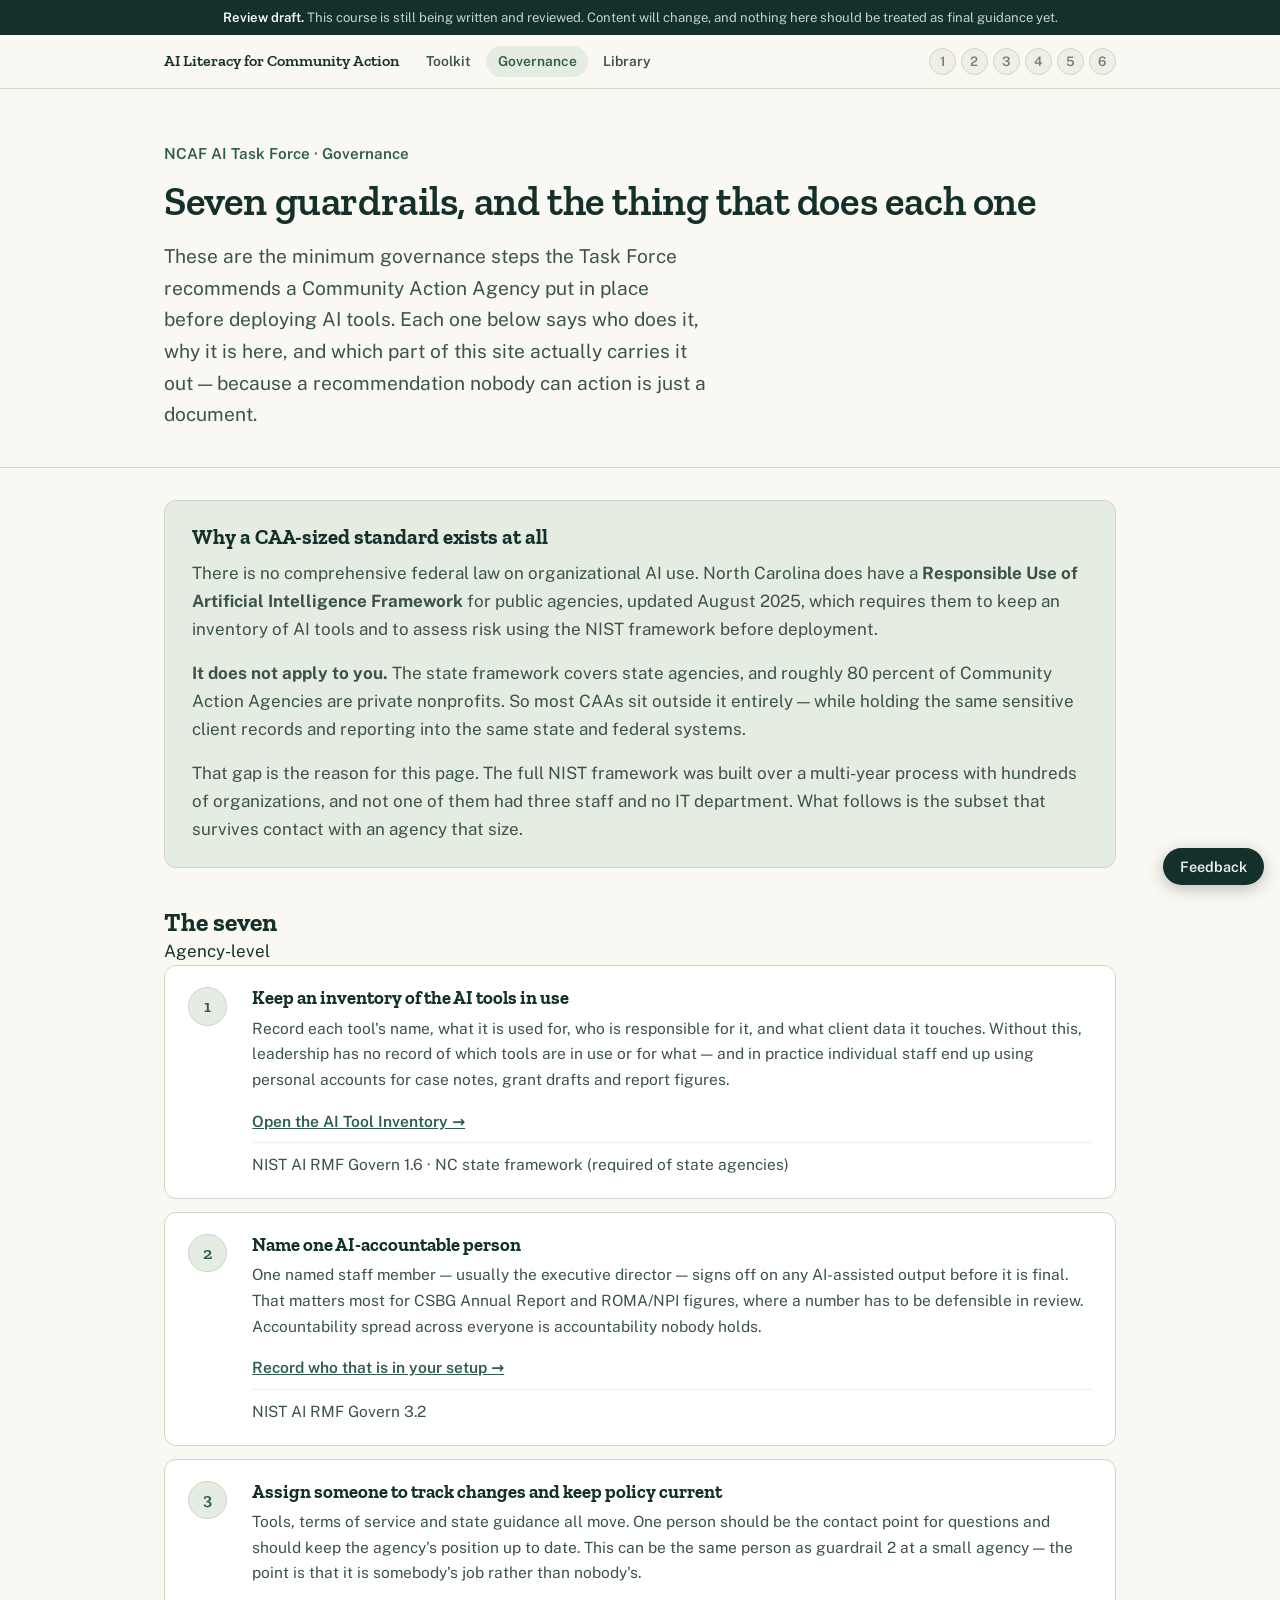
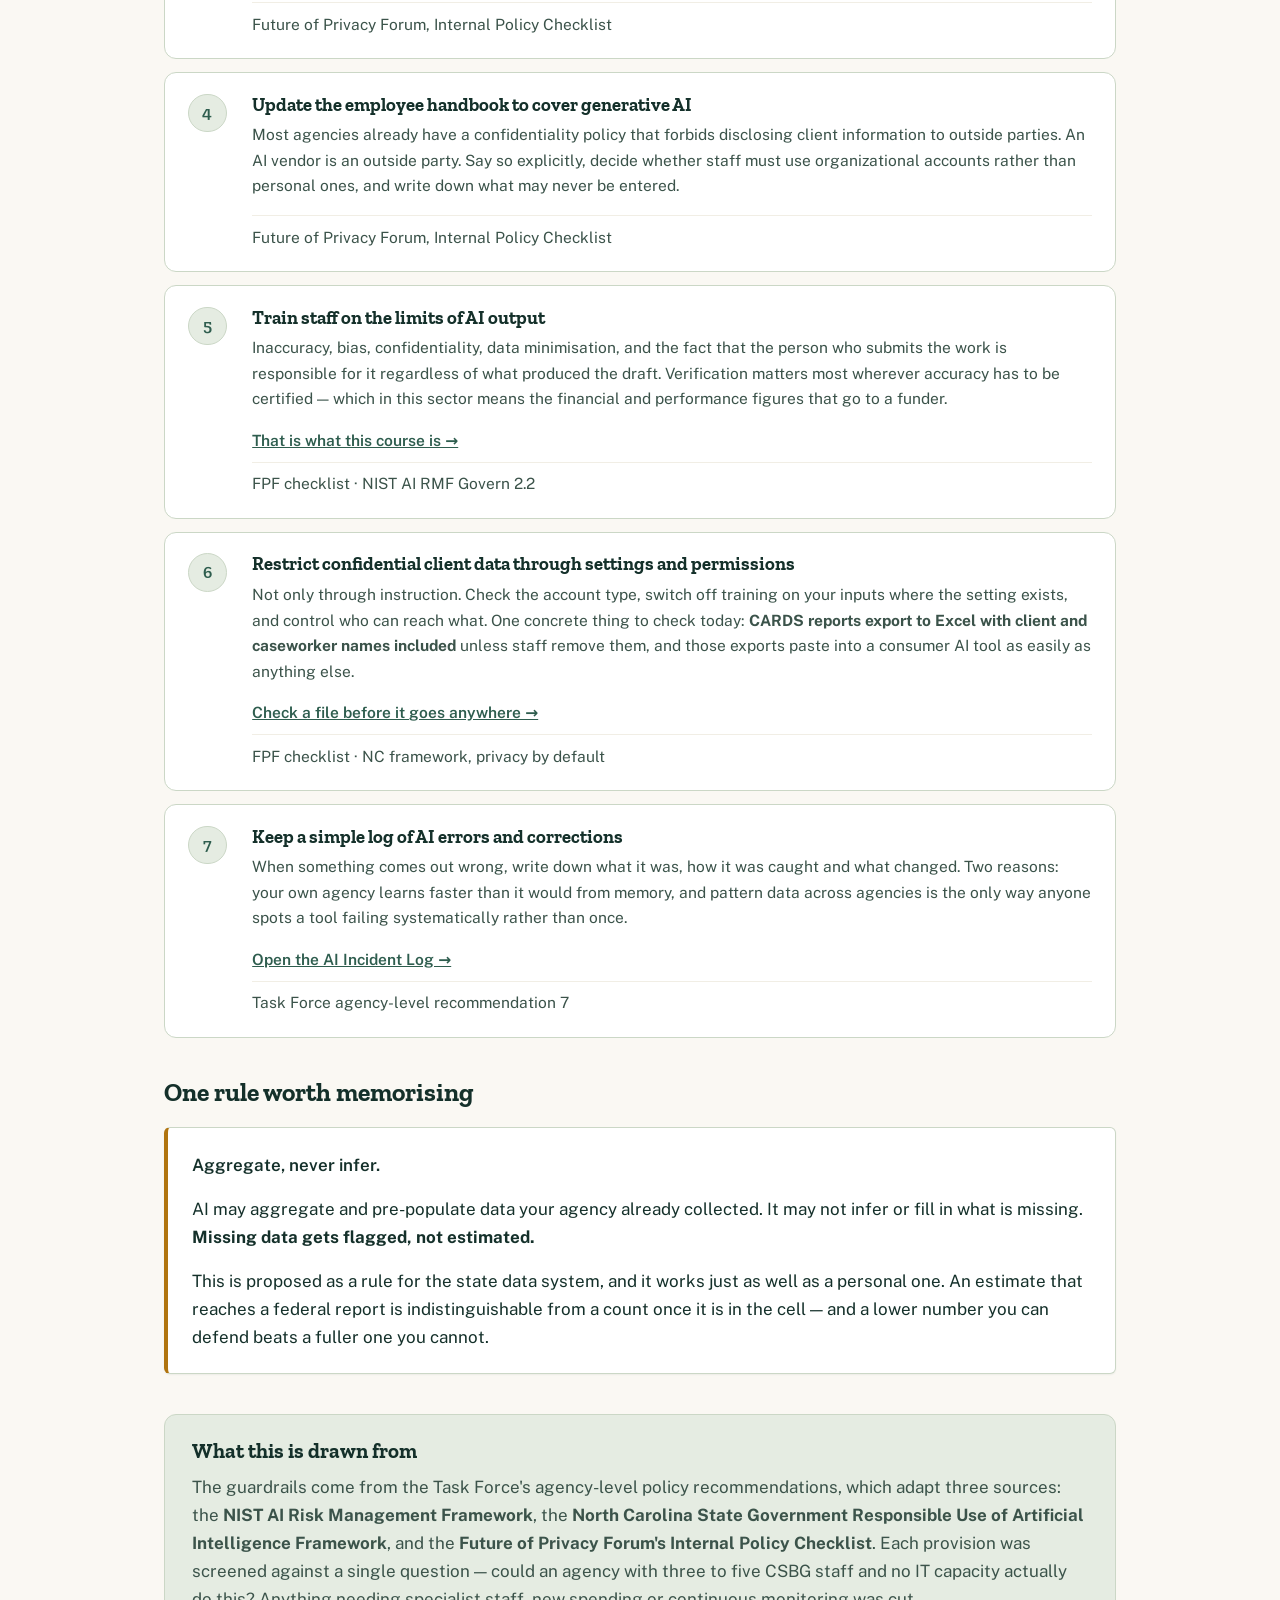
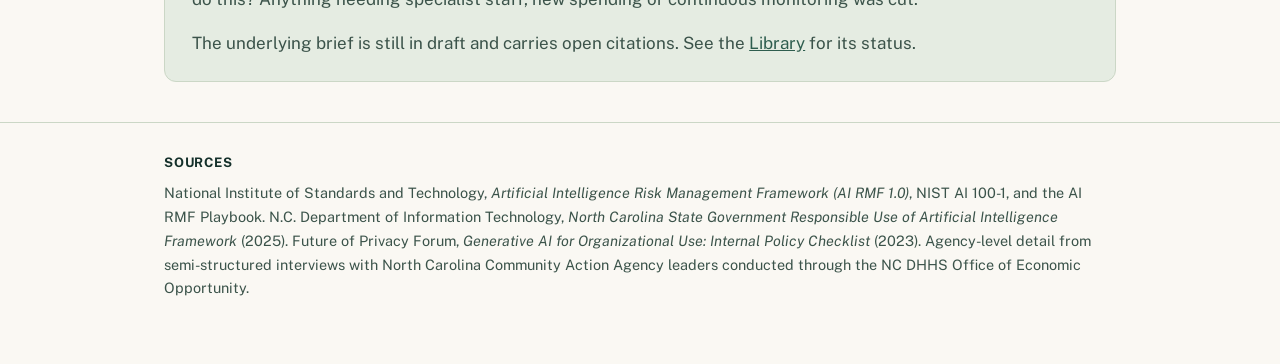
==== src/governance.html @ a1457a3b "Align the platform with the agency policy recommendations The policy brief sets seven agency-level g" ====
<!doctype html>
<html lang="en">
<head>
<meta charset="utf-8">
<meta name="viewport" content="width=device-width, initial-scale=1">
<title>Governance Guardrails</title>
<meta name="description" content="Seven minimum guardrails a Community Action Agency can put in place before deploying AI tools — each with the thing that implements it.">
<link rel="preconnect" href="https://fonts.googleapis.com">
<link rel="preconnect" href="https://fonts.gstatic.com" crossorigin>
<link rel="stylesheet" href="https://fonts.googleapis.com/css2?family=Public+Sans:ital,wght@0,400;0,600;0,700;1,400&family=Zilla+Slab:wght@500;600;700&display=swap">
<link rel="stylesheet" href="assets/course.css">
</head>
<body>

<div class="sticky-head">
  <div class="topbar" data-topbar></div>
</div>

<header class="hero">
  <div class="wrap-wide">
    <p class="kicker">NCAF AI Task Force &middot; Governance</p>
    <h1>Seven guardrails, and the thing that does each one</h1>
    <p class="lede">
      These are the minimum governance steps the Task Force recommends a Community Action Agency
      put in place before deploying AI tools. Each one below says who does it, why it is here, and
      which part of this site actually carries it out &mdash; because a recommendation nobody can
      action is just a document.
    </p>
  </div>
</header>

<main class="wrap-wide">

  <div class="callout" style="margin-top:2rem">
    <h2>Why a CAA-sized standard exists at all</h2>
    <p>
      There is no comprehensive federal law on organizational AI use. North Carolina does have a
      <strong>Responsible Use of Artificial Intelligence Framework</strong> for public agencies,
      updated August 2025, which requires them to keep an inventory of AI tools and to assess risk
      using the NIST framework before deployment.
    </p>
    <p>
      <strong>It does not apply to you.</strong> The state framework covers state agencies, and
      roughly 80 percent of Community Action Agencies are private nonprofits. So most CAAs sit
      outside it entirely &mdash; while holding the same sensitive client records and reporting into
      the same state and federal systems.
    </p>
    <p style="margin-bottom:0">
      That gap is the reason for this page. The full NIST framework was built over a multi-year
      process with hundreds of organizations, and not one of them had three staff and no IT
      department. What follows is the subset that survives contact with an agency that size.
    </p>
  </div>

  <div class="sec-head"><h2>The seven</h2><span class="note">Agency-level</span></div>

  <div class="guard-list">

    <article class="guard" id="g1">
      <div class="guard-n">1</div>
      <div class="guard-body">
        <h3>Keep an inventory of the AI tools in use</h3>
        <p>
          Record each tool's name, what it is used for, who is responsible for it, and what client
          data it touches. Without this, leadership has no record of which tools are in use or for
          what &mdash; and in practice individual staff end up using personal accounts for case
          notes, grant drafts and report figures.
        </p>
        <p class="guard-do">
          <a href="tools.html#inventory">Open the AI Tool Inventory &rarr;</a>
        </p>
        <p class="guard-src">NIST AI RMF Govern 1.6 &middot; NC state framework (required of state agencies)</p>
      </div>
    </article>

    <article class="guard" id="g2">
      <div class="guard-n">2</div>
      <div class="guard-body">
        <h3>Name one AI-accountable person</h3>
        <p>
          One named staff member &mdash; usually the executive director &mdash; signs off on any
          AI-assisted output before it is final. That matters most for CSBG Annual Report and
          ROMA/NPI figures, where a number has to be defensible in review. Accountability spread
          across everyone is accountability nobody holds.
        </p>
        <p class="guard-do">
          <a href="setup.html">Record who that is in your setup &rarr;</a>
          <span class="guard-state" id="accState"></span>
        </p>
        <p class="guard-src">NIST AI RMF Govern 3.2</p>
      </div>
    </article>

    <article class="guard" id="g3">
      <div class="guard-n">3</div>
      <div class="guard-body">
        <h3>Assign someone to track changes and keep policy current</h3>
        <p>
          Tools, terms of service and state guidance all move. One person should be the contact
          point for questions and should keep the agency's position up to date. This can be the same
          person as guardrail 2 at a small agency &mdash; the point is that it is somebody's job
          rather than nobody's.
        </p>
        <p class="guard-src">Future of Privacy Forum, Internal Policy Checklist</p>
      </div>
    </article>

    <article class="guard" id="g4">
      <div class="guard-n">4</div>
      <div class="guard-body">
        <h3>Update the employee handbook to cover generative AI</h3>
        <p>
          Most agencies already have a confidentiality policy that forbids disclosing client
          information to outside parties. An AI vendor is an outside party. Say so explicitly, decide
          whether staff must use organizational accounts rather than personal ones, and write down
          what may never be entered.
        </p>
        <p class="guard-src">Future of Privacy Forum, Internal Policy Checklist</p>
      </div>
    </article>

    <article class="guard" id="g5">
      <div class="guard-n">5</div>
      <div class="guard-body">
        <h3>Train staff on the limits of AI output</h3>
        <p>
          Inaccuracy, bias, confidentiality, data minimisation, and the fact that the person who
          submits the work is responsible for it regardless of what produced the draft. Verification
          matters most wherever accuracy has to be certified &mdash; which in this sector means the
          financial and performance figures that go to a funder.
        </p>
        <p class="guard-do">
          <a href="index.html">That is what this course is &rarr;</a>
          <span class="guard-state" id="courseState"></span>
        </p>
        <p class="guard-src">FPF checklist &middot; NIST AI RMF Govern 2.2</p>
      </div>
    </article>

    <article class="guard" id="g6">
      <div class="guard-n">6</div>
      <div class="guard-body">
        <h3>Restrict confidential client data through settings and permissions</h3>
        <p>
          Not only through instruction. Check the account type, switch off training on your inputs
          where the setting exists, and control who can reach what. One concrete thing to check
          today: <strong>CARDS reports export to Excel with client and caseworker names
          included</strong> unless staff remove them, and those exports paste into a consumer AI
          tool as easily as anything else.
        </p>
        <p class="guard-do">
          <a href="tools.html#redaction">Check a file before it goes anywhere &rarr;</a>
        </p>
        <p class="guard-src">FPF checklist &middot; NC framework, privacy by default</p>
      </div>
    </article>

    <article class="guard" id="g7">
      <div class="guard-n">7</div>
      <div class="guard-body">
        <h3>Keep a simple log of AI errors and corrections</h3>
        <p>
          When something comes out wrong, write down what it was, how it was caught and what
          changed. Two reasons: your own agency learns faster than it would from memory, and pattern
          data across agencies is the only way anyone spots a tool failing systematically rather
          than once.
        </p>
        <p class="guard-do">
          <a href="tools.html#incidents">Open the AI Incident Log &rarr;</a>
        </p>
        <p class="guard-src">Task Force agency-level recommendation 7</p>
      </div>
    </article>

  </div>

  <div class="sec-head"><h2>One rule worth memorising</h2></div>
  <div class="model-card" style="margin-bottom:2rem">
    <p>Aggregate, never infer.</p>
    <p>
      AI may aggregate and pre-populate data your agency already collected. It may not infer or fill
      in what is missing. <strong>Missing data gets flagged, not estimated.</strong>
    </p>
    <p style="margin-bottom:0">
      This is proposed as a rule for the state data system, and it works just as well as a personal
      one. An estimate that reaches a federal report is indistinguishable from a count once it is in
      the cell &mdash; and a lower number you can defend beats a fuller one you cannot.
    </p>
  </div>

  <div class="callout">
    <h2>What this is drawn from</h2>
    <p>
      The guardrails come from the Task Force's agency-level policy recommendations, which adapt
      three sources: the <strong>NIST AI Risk Management Framework</strong>, the
      <strong>North Carolina State Government Responsible Use of Artificial Intelligence
      Framework</strong>, and the <strong>Future of Privacy Forum's Internal Policy
      Checklist</strong>. Each provision was screened against a single question &mdash; could an
      agency with three to five CSBG staff and no IT capacity actually do this? Anything needing
      specialist staff, new spending or continuous monitoring was cut.
    </p>
    <p style="margin-bottom:0">
      The underlying brief is still in draft and carries open citations. See the
      <a href="library.html">Library</a> for its status.
    </p>
  </div>

</main>

<footer class="attrib">
  <div class="wrap-wide">
    <h4>Sources</h4>
    <p>
      National Institute of Standards and Technology, <em>Artificial Intelligence Risk Management
      Framework (AI RMF 1.0)</em>, NIST AI 100-1, and the AI RMF Playbook. N.C. Department of
      Information Technology, <em>North Carolina State Government Responsible Use of Artificial
      Intelligence Framework</em> (2025). Future of Privacy Forum, <em>Generative AI for
      Organizational Use: Internal Policy Checklist</em> (2023). Agency-level detail from
      semi-structured interviews with North Carolina Community Action Agency leaders conducted
      through the NC DHHS Office of Economic Opportunity.
    </p>
  </div>
</footer>

<script src="assets/config.js"></script>
<script src="assets/draft-banner.js"></script>
<script src="assets/profile.js"></script>
<script src="assets/course.js"></script>
<script src="assets/feedback.js" defer></script>
<script>
document.addEventListener("DOMContentLoaded", function () {
  var P = window.Tailor ? Tailor.profile : null;
  var who = P && P.people && P.people.accountable;
  document.getElementById("accState").textContent = who ? "✓ " + who : "";

  var prog = window.NCAF_progress ? window.NCAF_progress() : {};
  var mods = window.NCAF_MODULES || [];
  var done = mods.filter(function (m) { return prog["m" + m.n] && prog["m" + m.n].complete; }).length;
  document.getElementById("courseState").textContent =
    done === mods.length && mods.length ? "✓ complete" : (done ? done + " of " + mods.length + " done" : "");
});
</script>
</body>
</html>
---- src/assets/course.css ----
/* ===========================================================================
   NCAF AI Task Force — AI Literacy for Community Action Agencies
   Shared stylesheet. Design system established in Module 2 (M. Golbasi) and
   carried unchanged across the series.
   =========================================================================== */

:root {
  --paper: #FAF8F3;
  --paper-2: #F1EEE5;
  --ink: #14302A;
  --ink-soft: #3B534A;
  --ink-faint: #6E837A;
  --green: #2E5D4E;
  --green-deep: #24493D;
  --sage: #E5ECE2;
  --sage-line: #CBD7C6;
  --marigold: #B0740F;
  --marigold-soft: #F6E9CB;
  --rust: #A2412A;
  --rust-soft: #F4E1D9;
  --rust-line: #E4C4B9;
  --white: #FFFFFF;
  --shadow-sm: 0 1px 2px rgba(20,48,42,.06);
  --shadow-md: 0 2px 12px rgba(20,48,42,.09);
  --shadow-lg: 0 8px 30px rgba(20,48,42,.16);
  --radius: 6px;
  --radius-lg: 12px;
  --maxw: 46rem;
}

* { box-sizing: border-box; }
html { scroll-behavior: smooth; }
@media (prefers-reduced-motion: reduce) {
  html { scroll-behavior: auto; }
  *, *::before, *::after { transition: none !important; animation: none !important; }
}

body {
  margin: 0;
  background: var(--paper);
  color: var(--ink);
  font-family: "Public Sans", system-ui, -apple-system, sans-serif;
  font-size: 1.0625rem;
  line-height: 1.65;
  -webkit-font-smoothing: antialiased;
}

h1, h2, h3, h4 {
  font-family: "Zilla Slab", Georgia, serif;
  line-height: 1.15;
  color: var(--ink);
  margin: 0;
  text-wrap: balance;
}
p { margin: 0 0 1rem; }
p:last-child { margin-bottom: 0; }
a { color: var(--green); }
:focus-visible { outline: 2px solid var(--marigold); outline-offset: 2px; }
[hidden] { display: none !important; }

.wrap { max-width: var(--maxw); margin: 0 auto; padding-inline: 1.25rem; }
.wrap-wide { max-width: 62rem; margin: 0 auto; padding-inline: 1.25rem; }

/* ---------- top bar ---------- */

.sticky-head { position: sticky; top: 0; z-index: 40; background: var(--paper); }
.topbar { border-bottom: 1px solid var(--sage-line); background: var(--paper); }
.topbar-in {
  max-width: 62rem; margin: 0 auto; padding: .7rem 1.25rem;
  display: flex; align-items: center; gap: 1rem; flex-wrap: wrap;
}
.topbar a.home {
  font-family: "Zilla Slab", Georgia, serif; font-weight: 600; font-size: 1rem;
  color: var(--ink); text-decoration: none; white-space: nowrap;
}
.topbar a.home:hover { color: var(--green); }
.topbar .seq { display: flex; gap: .3rem; margin-left: auto; flex-wrap: wrap; }
.topbar .seq a {
  width: 1.7rem; height: 1.7rem; border-radius: 999px;
  display: grid; place-items: center; text-decoration: none;
  font-size: .82rem; font-weight: 600;
  background: var(--paper-2); color: var(--ink-faint); border: 1px solid var(--sage-line);
}
.topbar .seq a:hover { border-color: var(--green); color: var(--green); }
.topbar .seq a.here { background: var(--green); color: #fff; border-color: var(--green); }
.topbar .seq a.done { background: var(--sage); color: var(--green); border-color: var(--green); }

.progress-track { height: 4px; background: var(--paper-2); }
.progress-fill { height: 100%; width: 0%; background: var(--marigold); transition: width .35s ease; }

/* ---------- hero ---------- */

.hero { padding-block: 3.25rem 2.25rem; border-bottom: 1px solid var(--sage-line); }
.hero .kicker { font-weight: 600; font-size: .95rem; color: var(--green); margin-bottom: .75rem; }
.hero h1 { font-size: 2.55rem; font-weight: 600; letter-spacing: -.01em; margin-bottom: 1rem; }
.hero .lede { font-size: 1.2rem; color: var(--ink-soft); max-width: 34rem; }
.meta-row {
  display: flex; flex-wrap: wrap; gap: 1.25rem; margin-top: 1.7rem;
  font-size: .95rem; color: var(--ink-soft);
}
.meta-row strong { color: var(--ink); font-weight: 600; }
@media (max-width: 560px) { .hero h1 { font-size: 1.95rem; } .hero .lede { font-size: 1.08rem; } }

/* ---------- objectives ---------- */

.objectives {
  margin: 2.5rem 0; background: var(--sage); border: 1px solid var(--sage-line);
  border-radius: var(--radius); padding: 1.5rem 1.6rem;
}
.objectives h2 { font-size: 1.25rem; margin-bottom: .9rem; }
.objectives ul { margin: 0; padding-left: 1.2rem; }
.objectives li { margin-bottom: .55rem; }
.objectives li:last-child { margin-bottom: 0; }

/* ---------- lesson sections ---------- */

section.lesson {
  padding-block: 2.75rem; border-bottom: 1px solid var(--sage-line); scroll-margin-top: 4.5rem;
}
section.lesson h2 { font-size: 1.7rem; font-weight: 600; margin-bottom: 1rem; }
section.lesson h3 { font-size: 1.2rem; font-weight: 600; margin: 1.75rem 0 .6rem; color: var(--green); }
.section-num {
  display: inline-block; font-family: "Zilla Slab", serif; font-weight: 600;
  color: var(--marigold); font-size: 1.1rem; margin-bottom: .3rem;
}

ul.plain { padding-left: 1.2rem; margin: .5rem 0 1rem; }
ul.plain li { margin-bottom: .5rem; }
ol.plain { padding-left: 1.3rem; margin: .5rem 0 1rem; }
ol.plain li { margin-bottom: .5rem; }

/* ---------- content blocks ---------- */

.model-card {
  background: var(--white); border: 1px solid var(--sage-line);
  border-left: 4px solid var(--marigold); border-radius: var(--radius);
  padding: 1.4rem 1.5rem; margin: 1.25rem 0; box-shadow: var(--shadow-sm);
}
.model-card p:first-child { font-weight: 600; }

.horizon {
  background: var(--white); border: 1px solid var(--sage-line);
  border-left: 4px solid var(--green); border-radius: var(--radius);
  padding: 1.2rem 1.4rem; margin: 1.25rem 0;
}
.horizon h3 { margin-top: 0; }

.risk {
  background: var(--rust-soft); border: 1px solid var(--rust-line);
  border-radius: var(--radius); padding: 1.2rem 1.4rem; margin: 1.25rem 0;
}
.risk h3 { color: var(--rust); margin-top: 0; }
.risk ul { margin-bottom: 0; }

.compare { display: grid; grid-template-columns: 1fr 1fr; gap: 1rem; margin: 1rem 0 .5rem; }
@media (max-width: 620px) { .compare { grid-template-columns: 1fr; } }
.ex { border-radius: var(--radius); padding: 1rem 1.1rem; font-size: .98rem; }
.ex .tag { font-weight: 700; font-size: .82rem; letter-spacing: .02em; display: block; margin-bottom: .5rem; }
.ex.weak { background: var(--rust-soft); border: 1px solid var(--rust-line); }
.ex.weak .tag { color: var(--rust); }
.ex.strong { background: var(--sage); border: 1px solid var(--sage-line); }
.ex.strong .tag { color: var(--green); }
.ex .quote { font-style: italic; }

.isnot { display: grid; grid-template-columns: 1fr 1fr; gap: .9rem; margin: 1.25rem 0; }
@media (max-width: 620px) { .isnot { grid-template-columns: 1fr; } }
.isnot .col {
  background: var(--white); border: 1px solid var(--sage-line);
  border-radius: var(--radius); padding: 1rem 1.1rem;
}
.isnot h4 {
  font-family: "Public Sans", sans-serif; font-size: .85rem; letter-spacing: .06em;
  text-transform: uppercase; margin-bottom: .7rem; font-weight: 700;
}
.isnot .col.yes h4 { color: var(--green); }
.isnot .col.no h4 { color: var(--rust); }
.isnot ul { margin: 0; padding-left: 1.1rem; }
.isnot li { margin-bottom: .4rem; font-size: .98rem; }
.isnot li:last-child { margin-bottom: 0; }

.types { display: grid; grid-template-columns: 1fr 1fr; gap: .9rem; margin: 1.25rem 0; }
@media (max-width: 620px) { .types { grid-template-columns: 1fr; } }
.type-item {
  background: var(--white); border: 1px solid var(--sage-line);
  border-radius: var(--radius); padding: 1rem 1.1rem;
}
.type-item strong { color: var(--green); display: block; margin-bottom: .25rem; }
.type-item span { font-size: .96rem; color: var(--ink-soft); }

.prompt-box {
  position: relative; background: var(--ink); color: #EAF1EC;
  border-radius: var(--radius); padding: 1.2rem 1.3rem; margin: 1rem 0;
  font-size: .97rem; line-height: 1.6;
}
.prompt-box .label {
  display: block; color: var(--marigold-soft); font-weight: 600;
  font-size: .85rem; margin-bottom: .6rem;
}
.prompt-box .copy-target { display: block; padding-right: 3.8rem; white-space: pre-wrap; }
.copy-btn {
  position: absolute; top: .85rem; right: .85rem;
  background: rgba(255,255,255,.12); color: #EAF1EC; border: 1px solid rgba(255,255,255,.25);
  border-radius: 4px; padding: .3rem .7rem; font-family: "Public Sans", sans-serif;
  font-size: .82rem; font-weight: 600; cursor: pointer; transition: background .2s ease;
}
.copy-btn:hover { background: rgba(255,255,255,.22); }
.copy-btn.copied { background: var(--marigold); border-color: var(--marigold); color: #fff; }

.evidence { margin: 1.25rem 0; }
.evidence .row {
  display: grid; grid-template-columns: 8.5rem 1fr; gap: 1rem;
  padding: 1rem 0; border-bottom: 1px solid var(--paper-2);
}
.evidence .row:last-child { border-bottom: none; }
@media (max-width: 620px) { .evidence .row { grid-template-columns: 1fr; gap: .35rem; } }
.evidence .who { font-weight: 700; font-size: .92rem; color: var(--green); line-height: 1.4; }
.evidence .row.caution .who { color: var(--rust); }

.source-note { font-size: .9rem; color: var(--ink-soft); margin-top: .75rem; }

table.data {
  width: 100%; border-collapse: collapse; margin: 1.25rem 0; font-size: .96rem;
}
.table-scroll { overflow-x: auto; }
table.data th, table.data td {
  text-align: left; padding: .6rem .7rem; border-bottom: 1px solid var(--sage-line);
  vertical-align: top;
}
table.data th {
  font-family: "Public Sans", sans-serif; font-size: .8rem; letter-spacing: .05em;
  text-transform: uppercase; color: var(--ink-faint); font-weight: 700;
}
table.data tbody tr:last-child td { border-bottom: none; }

/* ---------- interactive: sorter ---------- */

.sorter {
  background: var(--white); border: 1px solid var(--sage-line); border-radius: var(--radius);
  padding: 1.4rem 1.5rem; margin: 1.25rem 0; box-shadow: var(--shadow-sm);
}
.legend {
  display: flex; flex-wrap: wrap; gap: .75rem 1.4rem; font-size: .92rem; color: var(--ink-soft);
  padding-bottom: 1.1rem; margin-bottom: 1.1rem; border-bottom: 1px solid var(--paper-2);
}
.legend span { display: inline-flex; align-items: baseline; gap: .45rem; }
.swatch { width: .7rem; height: .7rem; border-radius: 2px; display: inline-block; flex: none; transform: translateY(1px); }
.swatch.go { background: var(--green); }
.swatch.ask { background: var(--marigold); }
.swatch.never { background: var(--rust); }

.task { padding: .95rem 0; border-bottom: 1px solid var(--paper-2); }
.task:last-of-type { border-bottom: none; }
.task .stem { margin-bottom: .65rem; }
.task .choices { display: flex; flex-wrap: wrap; gap: .5rem; }
.pick {
  background: var(--paper-2); border: 1px solid var(--sage-line); border-radius: 999px;
  padding: .32rem .85rem; font-family: "Public Sans", sans-serif; font-size: .9rem;
  font-weight: 600; color: var(--ink-soft); cursor: pointer;
  transition: background .15s ease, color .15s ease, border-color .15s ease;
}
.pick:hover:not(:disabled) { border-color: var(--green); color: var(--ink); }
.pick:disabled { cursor: default; }
.pick.right { background: var(--green); border-color: var(--green); color: #fff; }
.pick.wrong { background: var(--rust); border-color: var(--rust); color: #fff; }
.pick.reveal { background: var(--sage); border-color: var(--green); color: var(--green); }
.task .why {
  display: none; margin-top: .6rem; font-size: .95rem; color: var(--ink-soft);
  padding-left: .85rem; border-left: 3px solid var(--sage-line);
}
.task .why.show { display: block; }
.score {
  margin-top: 1.2rem; padding-top: 1.1rem; border-top: 1px solid var(--paper-2);
  font-weight: 600; color: var(--green);
}

/* ---------- interactive: checklist ---------- */

.checklist {
  background: var(--paper-2); border: 1px solid var(--sage-line);
  border-radius: var(--radius); padding: 1.2rem 1.4rem; margin: 1.25rem 0;
}
.checklist h3 { margin-top: 0; }
.checklist label { display: flex; align-items: flex-start; gap: .6rem; padding: .4rem 0; cursor: pointer; }
.checklist input { margin-top: .42rem; flex: none; accent-color: var(--green); }

/* ---------- interactive: reveal ---------- */

.reveal-btn {
  background: var(--green); color: #fff; border: none; border-radius: var(--radius);
  padding: .6rem 1.1rem; font-family: "Public Sans", sans-serif; font-size: .95rem;
  font-weight: 600; cursor: pointer; transition: background .2s ease;
}
.reveal-btn:hover { background: var(--green-deep); }
.answer { display: none; margin-top: 1rem; }
.answer.show { display: block; }
.practice { background: var(--paper-2); }

/* ---------- interactive: quiz ---------- */

.quiz-q { margin-bottom: 1.75rem; }
.quiz-q p.q { font-weight: 600; margin-bottom: .75rem; }
.option {
  display: block; width: 100%; text-align: left; background: var(--white);
  border: 1px solid var(--sage-line); border-radius: var(--radius);
  padding: .7rem .9rem; margin-bottom: .5rem; font-family: "Public Sans", sans-serif;
  font-size: .98rem; color: var(--ink); cursor: pointer;
  transition: border-color .15s ease, background .15s ease;
}
.option:hover:not(:disabled) { border-color: var(--green); }
.option:disabled { cursor: default; }
.option.correct { background: var(--sage); border-color: var(--green); font-weight: 600; }
.option.wrong { background: var(--rust-soft); border-color: var(--rust); }
.feedback {
  display: none; margin-top: .35rem; font-size: .95rem; color: var(--ink-soft); padding-left: .2rem;
}
.feedback.show { display: block; }

/* ---------- done buttons ---------- */

.done-row { margin-top: 1.5rem; }
.done-btn {
  background: transparent; border: 1px solid var(--sage-line); border-radius: var(--radius);
  padding: .45rem .9rem; font-family: "Public Sans", sans-serif; font-size: .9rem;
  font-weight: 600; color: var(--ink-soft); cursor: pointer; transition: all .15s ease;
}
.done-btn:hover { border-color: var(--green); color: var(--green); }
.done-btn.is-done { background: var(--sage); border-color: var(--green); color: var(--green); }

/* ---------- takeaways ---------- */

.takeaways {
  background: var(--ink); color: #EAF1EC; border-radius: var(--radius);
  padding: 2rem 2.1rem; margin: 2.75rem 0;
}
.takeaways h2 { color: #fff; font-size: 1.6rem; margin-bottom: 1.1rem; }
.takeaways ol { margin: 0; padding-left: 1.3rem; }
.takeaways li { margin-bottom: .85rem; }
.takeaways li:last-child { margin-bottom: 0; }
.takeaways strong { color: var(--marigold-soft); }
@media (max-width: 560px) { .takeaways { padding: 1.5rem 1.4rem; } }

/* ---------- next / footer ---------- */

.next {
  border: 1px solid var(--sage-line); border-radius: var(--radius); background: var(--white);
  padding: 1.3rem 1.5rem; margin-bottom: 2.75rem;
  display: flex; flex-wrap: wrap; gap: 1rem; align-items: center;
}
.next .txt { flex: 1 1 18rem; }
.next h3 { margin: 0 0 .35rem; font-size: 1.15rem; }
.next p { color: var(--ink-soft); margin: 0; font-size: .97rem; }
.next a.go {
  background: var(--green); color: #fff; text-decoration: none; font-weight: 600;
  border-radius: var(--radius); padding: .6rem 1.15rem; white-space: nowrap;
}
.next a.go:hover { background: var(--green-deep); }

footer.attrib {
  border-top: 1px solid var(--sage-line); padding-block: 2rem 4rem;
  font-size: .9rem; color: var(--ink-soft);
}
footer.attrib h4 {
  font-family: "Public Sans", sans-serif; font-size: .82rem; letter-spacing: .06em;
  text-transform: uppercase; margin-bottom: .7rem; color: var(--ink);
}

/* ===========================================================================
   HOME PAGE
   =========================================================================== */

.home-hero { padding-block: 3.75rem 2.5rem; }
.home-hero h1 { font-size: 3rem; font-weight: 600; letter-spacing: -.02em; margin-bottom: 1.1rem; }
.home-hero .lede { font-size: 1.25rem; color: var(--ink-soft); max-width: 38rem; }
@media (max-width: 620px) { .home-hero h1 { font-size: 2.1rem; } .home-hero .lede { font-size: 1.1rem; } }

.stat-row {
  display: grid; grid-template-columns: repeat(auto-fit, minmax(11rem, 1fr));
  gap: 1px; background: var(--sage-line); border: 1px solid var(--sage-line);
  border-radius: var(--radius-lg); overflow: hidden; margin: 2.25rem 0;
}
.stat-row > div { background: var(--white); padding: 1.1rem 1.25rem; }
.stat-row .n {
  font-family: "Zilla Slab", serif; font-size: 1.8rem; font-weight: 600;
  color: var(--green); line-height: 1; margin-bottom: .35rem;
  font-variant-numeric: tabular-nums;
}
.stat-row .l { font-size: .92rem; color: var(--ink-soft); }

.mod-list { display: grid; gap: .75rem; margin: 1.25rem 0 0; }
.mod-card {
  display: grid; grid-template-columns: 3rem 1fr auto; gap: 1rem; align-items: center;
  background: var(--white); border: 1px solid var(--sage-line); border-radius: var(--radius-lg);
  padding: 1.1rem 1.3rem; text-decoration: none; color: var(--ink);
  transition: border-color .15s ease, box-shadow .15s ease, transform .1s ease;
}
.mod-card:hover { border-color: var(--green); box-shadow: var(--shadow-md); }
.mod-card:active { transform: scale(.996); }
.mod-card .num {
  width: 2.5rem; height: 2.5rem; border-radius: 999px; display: grid; place-items: center;
  font-family: "Zilla Slab", serif; font-weight: 600; font-size: 1.05rem;
  background: var(--paper-2); color: var(--ink-faint); border: 1px solid var(--sage-line);
}
.mod-card.done .num { background: var(--green); color: #fff; border-color: var(--green); }
.mod-card .nm { font-family: "Zilla Slab", serif; font-size: 1.2rem; font-weight: 600; display: block; }
.mod-card .ds { font-size: .95rem; color: var(--ink-soft); display: block; margin-top: .15rem; }
.mod-card .mins {
  font-size: .85rem; color: var(--ink-faint); font-weight: 600; white-space: nowrap;
  font-variant-numeric: tabular-nums;
}
@media (max-width: 560px) {
  .mod-card { grid-template-columns: 2.5rem 1fr; }
  .mod-card .mins { grid-column: 2; }
}

.callout {
  background: var(--sage); border: 1px solid var(--sage-line); border-radius: var(--radius-lg);
  padding: 1.5rem 1.7rem; margin: 2.5rem 0;
}
.callout h2 { font-size: 1.3rem; margin-bottom: .6rem; }
.callout p { color: var(--ink-soft); }
.callout p:last-child { margin-bottom: 0; }

.two-col { display: grid; grid-template-columns: 1fr 1fr; gap: 1.5rem; margin: 1.5rem 0; }
@media (max-width: 700px) { .two-col { grid-template-columns: 1fr; } }

.pill {
  display: inline-block; background: var(--marigold-soft); color: var(--marigold);
  border-radius: 999px; padding: .15rem .6rem; font-size: .75rem; font-weight: 700;
  letter-spacing: .04em; text-transform: uppercase; vertical-align: middle;
}
.pill.draft { background: var(--rust-soft); color: var(--rust); }
.pill.ready { background: var(--sage); color: var(--green); }

/* ===========================================================================
   INTAKE (setup.html) — one question per screen, large targets.
   =========================================================================== */

.intake { min-height: 82vh; display: flex; flex-direction: column; }
.intake-top {
  display: flex; align-items: center; gap: 1rem;
  padding: 1.1rem 1.25rem .9rem; max-width: 40rem; margin: 0 auto; width: 100%;
}
.back-btn {
  background: none; border: none; cursor: pointer; color: var(--ink-faint);
  font-size: .95rem; font-weight: 600; padding: .35rem .15rem; line-height: 1;
}
.back-btn:hover { color: var(--ink); }
.back-btn[disabled] { opacity: 0; pointer-events: none; }

.dots { display: flex; gap: .3rem; margin-left: auto; }
.dot { width: 6px; height: 6px; border-radius: 999px; background: var(--sage-line); transition: background .3s ease, width .3s ease; }
.dot.done { background: var(--green); }
.dot.now { background: var(--marigold); width: 20px; }

.step {
  flex: 1; display: none; flex-direction: column; justify-content: center;
  max-width: 40rem; margin: 0 auto; width: 100%; padding: 1.5rem 1.25rem 3rem;
}
.step.is-active { display: flex; animation: rise .32s ease both; }
@keyframes rise { from { opacity: 0; transform: translateY(8px); } to { opacity: 1; transform: none; } }
@media (prefers-reduced-motion: reduce) { .step.is-active { animation: none; } }

.step .eyebrow {
  font-size: .8rem; font-weight: 700; letter-spacing: .1em; text-transform: uppercase;
  color: var(--marigold); margin-bottom: .85rem;
}
.step h2 { font-size: 2.05rem; font-weight: 600; letter-spacing: -.015em; margin-bottom: .7rem; }
.step .sub { color: var(--ink-soft); font-size: 1.05rem; margin-bottom: 1.9rem; max-width: 30rem; }
.step .whyask {
  font-size: .89rem; color: var(--ink-faint); margin-top: 1.1rem;
  padding-left: .8rem; border-left: 2px solid var(--sage-line);
}
@media (max-width: 560px) { .step h2 { font-size: 1.6rem; } }

.choices { display: grid; gap: .6rem; }
.choice {
  display: flex; align-items: flex-start; gap: .85rem; text-align: left;
  background: var(--white); border: 1.5px solid var(--sage-line); border-radius: var(--radius);
  padding: 1rem 1.15rem; cursor: pointer; width: 100%; font-family: inherit;
  transition: border-color .15s ease, background .15s ease, transform .1s ease;
}
.choice:hover { border-color: var(--green); }
.choice:active { transform: scale(.995); }
.choice.on { border-color: var(--green); background: var(--sage); }
.choice .lbl { font-weight: 600; font-size: 1.02rem; display: block; color: var(--ink); }
.choice .hint { font-size: .93rem; color: var(--ink-soft); display: block; margin-top: .15rem; }
.choice .mark {
  flex: none; width: 1.15rem; height: 1.15rem; border-radius: 999px;
  border: 1.5px solid var(--sage-line); margin-top: .22rem; display: grid; place-items: center;
}
.choice.on .mark { border-color: var(--green); background: var(--green); }
.choice.on .mark::after { content: ""; width: .42rem; height: .42rem; border-radius: 999px; background: #fff; }
.choices.multi .choice .mark { border-radius: 4px; }

.chips { display: flex; flex-wrap: wrap; gap: .5rem; }
.chip-btn {
  background: var(--white); border: 1.5px solid var(--sage-line); border-radius: 999px;
  padding: .55rem 1.05rem; font-family: inherit; font-size: .98rem; font-weight: 600;
  color: var(--ink-soft); cursor: pointer; transition: all .15s ease;
}
.chip-btn:hover { border-color: var(--green); color: var(--ink); }
.chip-btn.on { background: var(--green); border-color: var(--green); color: #fff; }

.field {
  width: 100%; font-family: inherit; font-size: 1.25rem; color: var(--ink);
  background: var(--white); border: 1.5px solid var(--sage-line);
  border-radius: var(--radius); padding: .95rem 1.1rem;
}
.field::placeholder { color: var(--ink-faint); }
.field:focus { border-color: var(--green); outline: 2px solid var(--marigold); outline-offset: 1px; }
textarea.field { font-size: 1.05rem; min-height: 6.5rem; resize: vertical; line-height: 1.55; }

.step-actions { display: flex; align-items: center; gap: 1rem; margin-top: 1.9rem; flex-wrap: wrap; }
.cta {
  background: var(--green); color: #fff; border: none; border-radius: var(--radius);
  padding: .82rem 1.7rem; font-family: inherit; font-size: 1.02rem; font-weight: 600;
  cursor: pointer; transition: background .15s ease; text-decoration: none;
  display: inline-block;
}
.cta:hover { background: var(--green-deep); color: #fff; }
.cta[disabled] { background: var(--sage-line); color: var(--ink-faint); cursor: not-allowed; }
.skip { background: none; border: none; color: var(--ink-faint); font-size: .95rem; cursor: pointer; font-weight: 500; font-family: inherit; }
.skip:hover { color: var(--ink); text-decoration: underline; }

.promise {
  background: var(--sage); border: 1px solid var(--sage-line); border-radius: var(--radius);
  padding: 1.1rem 1.25rem; margin-top: 1.6rem;
}
.promise strong { display: block; margin-bottom: .3rem; }
.promise p { font-size: .96rem; color: var(--ink-soft); margin: 0; }

.building { text-align: center; padding-block: 3rem; }
.building .bar {
  height: 5px; background: var(--paper-2); border-radius: 999px; overflow: hidden;
  max-width: 18rem; margin: 1.75rem auto 0;
}
.building .bar i { display: block; height: 100%; width: 0%; background: var(--marigold); transition: width .5s ease; }
.building .log { margin-top: 1.1rem; color: var(--ink-faint); font-size: .95rem; min-height: 1.5rem; }

/* ---------- dashboard extras ---------- */

.dash-greet {
  display: flex; flex-wrap: wrap; gap: .6rem 1rem; align-items: baseline;
  margin-bottom: .35rem;
}
.dash-greet .edit { font-size: .88rem; }
.tailored-note {
  display: inline-flex; align-items: center; gap: .45rem;
  background: var(--sage); border: 1px solid var(--sage-line); color: var(--green);
  border-radius: 999px; padding: .28rem .85rem; font-size: .88rem; font-weight: 600;
  margin-top: .9rem;
}
.setup-invite {
  display: flex; flex-wrap: wrap; gap: 1rem 1.5rem; align-items: center;
  background: var(--marigold-soft); border: 1px solid #E3CFA4;
  border-radius: var(--radius-lg); padding: 1.3rem 1.5rem; margin: 2rem 0;
}
.setup-invite .txt { flex: 1 1 20rem; }
.setup-invite h3 { font-size: 1.2rem; margin-bottom: .3rem; }
.setup-invite p { margin: 0; font-size: .97rem; color: var(--ink-soft); }

/* ===========================================================================
   LEARN MODE — stepped cards
   =========================================================================== */

.mode-toggle {
  display: inline-flex; background: var(--paper-2); border: 1px solid var(--sage-line);
  border-radius: 999px; padding: 2px; gap: 2px;
}
.mode-toggle button {
  background: none; border: none; border-radius: 999px; cursor: pointer;
  font-family: inherit; font-size: .82rem; font-weight: 600; color: var(--ink-faint);
  padding: .25rem .8rem;
}
.mode-toggle button:hover { color: var(--ink); }
.mode-toggle button.on { background: var(--white); color: var(--green); box-shadow: var(--shadow-sm); }

.learn-stage { display: flex; flex-direction: column; min-height: calc(100vh - 6.5rem); }

.learn-rail { height: 3px; background: var(--paper-2); }
.learn-rail i { display: block; height: 100%; background: var(--marigold); width: 0%; transition: width .35s ease; }

.learn-viewport { flex: 1; overflow-y: auto; padding-block: 2.5rem 1.5rem; }
.learn-card { max-width: 42rem; margin: 0 auto; padding-inline: 1.25rem; }
@media (max-width: 560px) { .learn-viewport { padding-block: 1.5rem 1rem; } }

.learn-head { margin-bottom: 1.5rem; }
.learn-label {
  display: block; font-family: "Zilla Slab", serif; font-weight: 600;
  color: var(--marigold); font-size: 1.05rem; margin-bottom: .3rem;
}
.learn-head h2 { font-size: 1.85rem; font-weight: 600; letter-spacing: -.01em; }
@media (max-width: 560px) { .learn-head h2 { font-size: 1.45rem; } }

.learn-pips { display: flex; gap: .28rem; margin-top: .9rem; }
.learn-pips i { width: 1.4rem; height: 3px; border-radius: 999px; background: var(--sage-line); }
.learn-pips i.on { background: var(--green); }

.learn-body > :first-child { margin-top: 0; }
.learn-body .objectives { margin-top: 0; }
.learn-body .takeaways { margin-top: 0; }

.learn-bar {
  border-top: 1px solid var(--sage-line); background: var(--paper);
  position: sticky; bottom: 0;
}
.learn-bar-in {
  max-width: 42rem; margin: 0 auto; padding: .8rem 1.25rem;
  display: flex; align-items: center; gap: .9rem;
}
.learn-back {
  background: none; border: 1px solid var(--sage-line); border-radius: var(--radius);
  padding: .5rem .9rem; font-family: inherit; font-size: .9rem; font-weight: 600;
  color: var(--ink-soft); cursor: pointer;
}
.learn-back:hover:not(:disabled) { border-color: var(--green); color: var(--green); }
.learn-back:disabled { opacity: .35; cursor: default; }

.learn-count {
  font-size: .82rem; color: var(--ink-faint); font-weight: 600;
  font-variant-numeric: tabular-nums; white-space: nowrap;
}
.learn-hint { font-size: .85rem; color: var(--marigold); flex: 1; line-height: 1.35; }

.learn-next {
  margin-left: auto; background: var(--green); color: #fff; border: none;
  border-radius: var(--radius); padding: .6rem 1.3rem; font-family: inherit;
  font-size: .96rem; font-weight: 600; cursor: pointer; white-space: nowrap;
}
.learn-next:hover:not(:disabled) { background: var(--green-deep); }
.learn-next.is-blocked { background: var(--sage-line); color: var(--ink-faint); cursor: not-allowed; }

@media (max-width: 620px) {
  .learn-bar-in { flex-wrap: wrap; gap: .6rem; }
  .learn-hint { order: 4; flex: 1 1 100%; }
  .learn-next { margin-left: auto; }
}

/* In learn mode the section dividers would double the card framing. */
.mode-learn section.lesson { border-bottom: none; padding-block: 0; }

/* ===========================================================================
   EXERCISES
   =========================================================================== */

.exercise {
  background: var(--white); border: 1px solid var(--sage-line);
  border-radius: var(--radius-lg); padding: 1.4rem 1.5rem; margin: 1.25rem 0;
  box-shadow: var(--shadow-sm);
}
.exercise > h3:first-child { margin-top: 0; }
.exercise.is-complete { border-color: var(--green); }
.ex-prompt { font-weight: 600; margin-bottom: .9rem; }

/* --- redact --- */
.rx-text {
  background: var(--paper-2); border: 1px dashed var(--sage-line);
  border-radius: var(--radius); padding: 1.1rem 1.2rem; line-height: 1.85;
  font-size: 1rem; cursor: pointer;
}
.rx-text [data-pii] {
  border-bottom: 2px dotted var(--ink-faint); font-weight: 400;
  border-radius: 2px; padding: 0 .1rem;
}
.rx-text [data-pii]:hover { background: var(--marigold-soft); }
.rx-text [data-pii].hit {
  background: var(--rust); color: #fff; border-bottom-color: transparent;
  text-decoration: line-through; text-decoration-thickness: 2px;
}
.rx-text [data-pii].revealed { background: var(--rust-soft); color: var(--rust); }
.rx-text .safe-hit { background: var(--sage); border-radius: 2px; }

.rx-status { margin-top: 1rem; font-size: .95rem; color: var(--ink-soft); }
.rx-status b.ok { color: var(--green); }
.rx-status .miss { color: var(--marigold); }
.rx-log { margin-top: .6rem; }
.rx-note {
  font-size: .92rem; margin: 0 0 .4rem; padding-left: .8rem;
  border-left: 3px solid var(--sage-line); color: var(--ink-soft);
}
.rx-note.good { border-left-color: var(--green); }
.rx-note.shown { border-left-color: var(--marigold); }
.rx-actions { margin-top: 1rem; }
.rx-done { font-size: .95rem; color: var(--green); font-weight: 600; margin: 0; }

/* --- compute --- */
.cp-box { margin: 1.1rem 0; }
.cp-label {
  display: block; font-size: .8rem; font-weight: 700; letter-spacing: .05em;
  text-transform: uppercase; color: var(--ink-faint); margin-bottom: .45rem;
}
.cp-row { display: flex; gap: .6rem; align-items: center; flex-wrap: wrap; }
.cp-input {
  font-family: inherit; font-size: 1.05rem; color: var(--ink); background: var(--white);
  border: 1.5px solid var(--sage-line); border-radius: var(--radius);
  padding: .55rem .75rem; width: 9rem; font-variant-numeric: tabular-nums;
}
.cp-input:focus { border-color: var(--green); outline: 2px solid var(--marigold); outline-offset: 1px; }
.cp-check {
  background: var(--green); color: #fff; border: none; border-radius: var(--radius);
  padding: .55rem 1.1rem; font-family: inherit; font-size: .94rem; font-weight: 600; cursor: pointer;
}
.cp-check:hover:not(:disabled) { background: var(--green-deep); }
.cp-check:disabled { background: var(--sage-line); color: var(--ink-faint); cursor: default; }
.cp-feedback { margin: .8rem 0 0; font-size: .95rem; }
.cp-feedback.good { color: var(--green); font-weight: 600; }
.cp-feedback.warn { color: var(--marigold); }

/* --- tells --- */
.tl-box { margin-top: 1rem; }
.tl-in { font-size: .98rem; line-height: 1.6; min-height: 8rem; }
.tl-privacy { font-size: .84rem; color: var(--ink-faint); }
.tl-out { margin-top: 1.1rem; }
.tl-marked {
  background: var(--paper-2); border: 1px solid var(--sage-line); border-radius: var(--radius);
  padding: 1rem 1.1rem; font-size: .97rem; line-height: 1.8; white-space: pre-wrap;
}
mark.tl-hit { background: var(--marigold-soft); color: var(--rust); border-radius: 2px; padding: 0 .12rem; }
.tl-score { margin: .9rem 0 .4rem; font-size: .95rem; }
.tl-list { margin: .5rem 0 0; padding-left: 1.2rem; font-size: .93rem; color: var(--ink-soft); }
.tl-list li { margin-bottom: .35rem; }
.tl-list b { color: var(--ink); }
.tl-clean { font-size: .95rem; color: var(--green); font-weight: 600; }

/* --- checklist exercise --- */
.ck-item { padding: 1rem 0; border-bottom: 1px solid var(--paper-2); }
.ck-item:last-child { border-bottom: none; }
.ck-q { font-weight: 600; margin-bottom: .6rem; }
.ck-picks { display: flex; gap: .5rem; flex-wrap: wrap; }
.ck-picks button {
  background: var(--paper-2); border: 1px solid var(--sage-line); border-radius: 999px;
  padding: .32rem .9rem; font-family: inherit; font-size: .9rem; font-weight: 600;
  color: var(--ink-soft); cursor: pointer;
}
.ck-picks button:hover:not(:disabled) { border-color: var(--green); color: var(--ink); }
.ck-picks button:disabled { cursor: default; }
.ck-picks button.truth { background: var(--green); border-color: var(--green); color: #fff; }
.ck-picks button.wrongpick { background: var(--rust); border-color: var(--rust); color: #fff; }
.ck-why {
  margin: .6rem 0 0; font-size: .94rem; color: var(--ink-soft);
  padding-left: .85rem; border-left: 3px solid var(--sage-line);
}

/* Learn mode reduces the module hero to one line of context, so the first
   card sits at the top of the screen instead of below a title page. */
.hero.hero-collapsed { padding-block: .9rem; }
.hero.hero-collapsed .kicker { margin: 0; font-size: .88rem; }

/* The sticky Continue bar owns the bottom of the screen in Learn mode, so lift
   the feedback button clear of it. */
.mode-learn #ncaf-fb { bottom: 4.6rem; }
@media (max-width: 620px) { .mode-learn #ncaf-fb { bottom: 6.6rem; } }

/* ---------- STOP AND CHECK callout (Module 4) ---------- */

.stopcheck {
  background: var(--rust-soft); border: 1px solid var(--rust-line);
  border-left: 4px solid var(--rust); border-radius: var(--radius);
  padding: 1.15rem 1.35rem; margin: 1.25rem 0;
}
.stopcheck .sc-label {
  font-family: "Public Sans", sans-serif; font-size: .76rem; font-weight: 700;
  letter-spacing: .09em; text-transform: uppercase; color: var(--rust);
  margin-bottom: .45rem;
}
.stopcheck p:last-child { margin-bottom: 0; font-size: .97rem; }

/* ---------- Assist Map ---------- */

.am-table th { white-space: nowrap; }
.am-table td { padding: .3rem .35rem; }
.am-in {
  width: 100%; min-width: 8rem; font-family: inherit; font-size: .92rem; color: var(--ink);
  background: var(--paper); border: 1px solid transparent; border-radius: 4px; padding: .35rem .45rem;
}
.am-in:hover { border-color: var(--sage-line); }
.am-in:focus { background: var(--white); border-color: var(--green); outline: 2px solid var(--marigold); outline-offset: 1px; }
.am-del {
  background: none; border: none; color: var(--ink-faint); font-size: 1.1rem; line-height: 1;
  cursor: pointer; padding: .2rem .35rem;
}
.am-del:hover { color: var(--rust); }
.am-actions { display: flex; gap: .6rem; flex-wrap: wrap; margin-top: .9rem; }
.am-add, .am-copy {
  background: var(--paper-2); border: 1px solid var(--sage-line); border-radius: var(--radius);
  padding: .45rem .9rem; font-family: inherit; font-size: .9rem; font-weight: 600;
  color: var(--ink-soft); cursor: pointer;
}
.am-add:hover, .am-copy:hover { border-color: var(--green); color: var(--green); }

/* ---------- facilitator notes ---------- */

details.facilitator {
  max-width: 46rem; margin: 0 auto 3rem; padding-inline: 1.25rem;
  border-top: 1px solid var(--sage-line);
}
details.facilitator > summary {
  cursor: pointer; padding: 1.1rem 0; font-size: .84rem; font-weight: 700;
  letter-spacing: .06em; text-transform: uppercase; color: var(--ink-faint);
}
details.facilitator > summary:hover { color: var(--ink); }
details.facilitator[open] > summary { color: var(--ink); }
details.facilitator .wrap { padding-inline: 0; }
details.facilitator h3 {
  font-size: 1.1rem; margin: 1rem 0 .5rem; color: var(--green);
}
details.facilitator p { font-size: .95rem; color: var(--ink-soft); }

/* ===========================================================================
   TOOLKIT + LIBRARY
   =========================================================================== */

.sitenav { display: flex; gap: .25rem; }
.sitenav a {
  text-decoration: none; font-size: .86rem; font-weight: 600; color: var(--ink-soft);
  padding: .25rem .7rem; border-radius: 999px; white-space: nowrap;
}
.sitenav a:hover { background: var(--paper-2); color: var(--ink); }
.sitenav a.on { background: var(--sage); color: var(--green); }
@media (max-width: 620px) { .sitenav { order: 3; width: 100%; } .topbar .seq { margin-left: 0; } }

/* tool index chips */
.tool-index {
  display: grid; grid-template-columns: repeat(auto-fill, minmax(15rem, 1fr));
  gap: .7rem; margin: 2rem 0 1rem;
}
.tool-chip {
  display: block; text-decoration: none; background: var(--white);
  border: 1px solid var(--sage-line); border-radius: var(--radius-lg);
  padding: .9rem 1.1rem; transition: border-color .15s ease, box-shadow .15s ease;
}
.tool-chip:hover { border-color: var(--green); box-shadow: var(--shadow-md); }
.tool-chip b { display: block; font-family: "Zilla Slab", serif; font-size: 1.08rem; color: var(--ink); }
.tool-chip span { display: block; font-size: .9rem; color: var(--ink-soft); margin-top: .12rem; }

.tool-block { scroll-margin-top: 5rem; }
.tool-block h2 { display: flex; align-items: baseline; gap: .7rem; flex-wrap: wrap; }
.tool-pair { font-size: .92rem; color: var(--ink-faint); margin-bottom: 1rem; }
.tool-pair a { font-weight: 600; }

/* "use this on real work" pointer inside modules */
.tool-point {
  background: var(--sage); border: 1px solid var(--sage-line);
  border-left: 4px solid var(--green); border-radius: var(--radius);
  padding: 1.1rem 1.3rem; margin: 1.25rem 0;
}
.tool-point .tp-label {
  font-size: .76rem; font-weight: 700; letter-spacing: .09em; text-transform: uppercase;
  color: var(--green); margin-bottom: .4rem;
}
.tool-point p:last-child { margin-bottom: 0; font-size: .97rem; }

/* prompt builder */
.pb-box .pb-in { margin-bottom: .35rem; min-height: 3.4rem; }
.pb-box .cp-label { margin-top: .85rem; }
.pb-box .cp-label:first-child { margin-top: 0; }

/* output check status */
.oc-status {
  margin-top: 1rem; padding: .75rem .9rem; border-radius: var(--radius);
  background: var(--marigold-soft); border: 1px solid #E3CFA4; font-size: .95rem;
}
.oc-status.ok { background: var(--sage); border-color: var(--green); color: var(--green); }

/* library */
.lib-filters { display: flex; flex-wrap: wrap; gap: .5rem; margin: 2rem 0 .5rem; }
.lib-list { display: grid; gap: .8rem; }
.lib-item {
  background: var(--white); border: 1px solid var(--sage-line);
  border-radius: var(--radius-lg); padding: 1.2rem 1.35rem;
}
.lib-head { display: flex; align-items: baseline; gap: .8rem; flex-wrap: wrap; margin-bottom: .45rem; }
.lib-head h3 { font-size: 1.14rem; font-weight: 600; }
.lib-head h3 a { text-decoration: none; }
.lib-head h3 a:hover { text-decoration: underline; }
.lib-head .pill { margin-left: auto; }
.lib-item p { font-size: .96rem; color: var(--ink-soft); margin-bottom: .5rem; }
.lib-for {
  font-size: .85rem; color: var(--ink-faint); margin: 0;
  padding-top: .5rem; border-top: 1px solid var(--paper-2);
}

/* ---------- governance guardrails ---------- */

.guard-list { display: grid; gap: .8rem; margin-bottom: 2.5rem; }
.guard {
  display: grid; grid-template-columns: 3rem 1fr; gap: 1rem;
  background: var(--white); border: 1px solid var(--sage-line);
  border-radius: var(--radius-lg); padding: 1.3rem 1.45rem;
  scroll-margin-top: 5rem;
}
.guard:target { border-color: var(--green); box-shadow: var(--shadow-md); }
.guard-n {
  width: 2.4rem; height: 2.4rem; border-radius: 999px; display: grid; place-items: center;
  font-family: "Zilla Slab", serif; font-weight: 600; font-size: 1.1rem;
  background: var(--sage); color: var(--green); border: 1px solid var(--sage-line);
}
.guard-body h3 { font-size: 1.16rem; margin-bottom: .45rem; }
.guard-body p { font-size: .97rem; color: var(--ink-soft); }
.guard-do {
  margin: .7rem 0 .5rem; font-size: .95rem;
  display: flex; gap: .7rem; align-items: baseline; flex-wrap: wrap;
}
.guard-do a { font-weight: 600; }
.guard-state { color: var(--green); font-weight: 600; font-size: .9rem; }
.guard-src {
  font-size: .84rem; color: var(--ink-faint); margin: 0;
  padding-top: .55rem; border-top: 1px solid var(--paper-2);
}
@media (max-width: 560px) {
  .guard { grid-template-columns: 1fr; gap: .6rem; }
}

.lib-head .ext { font-size: .8em; opacity: .7; }
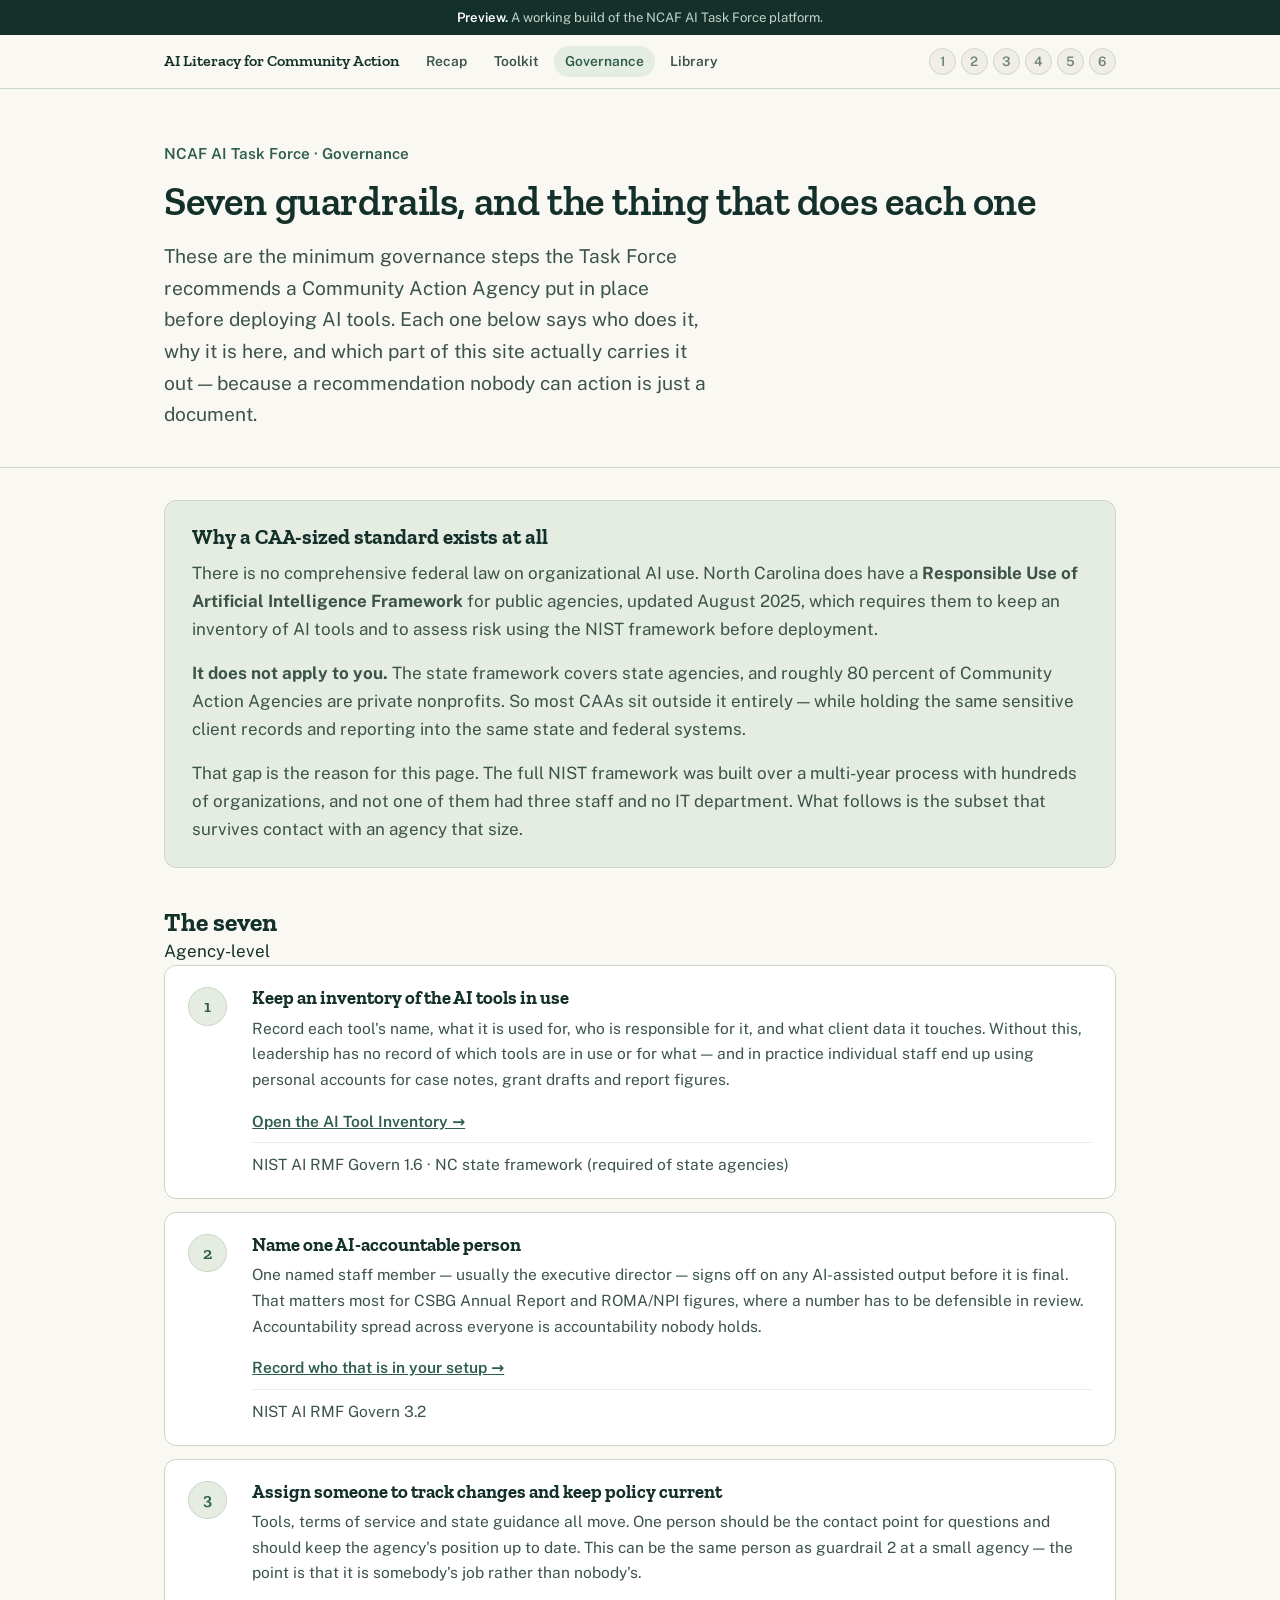
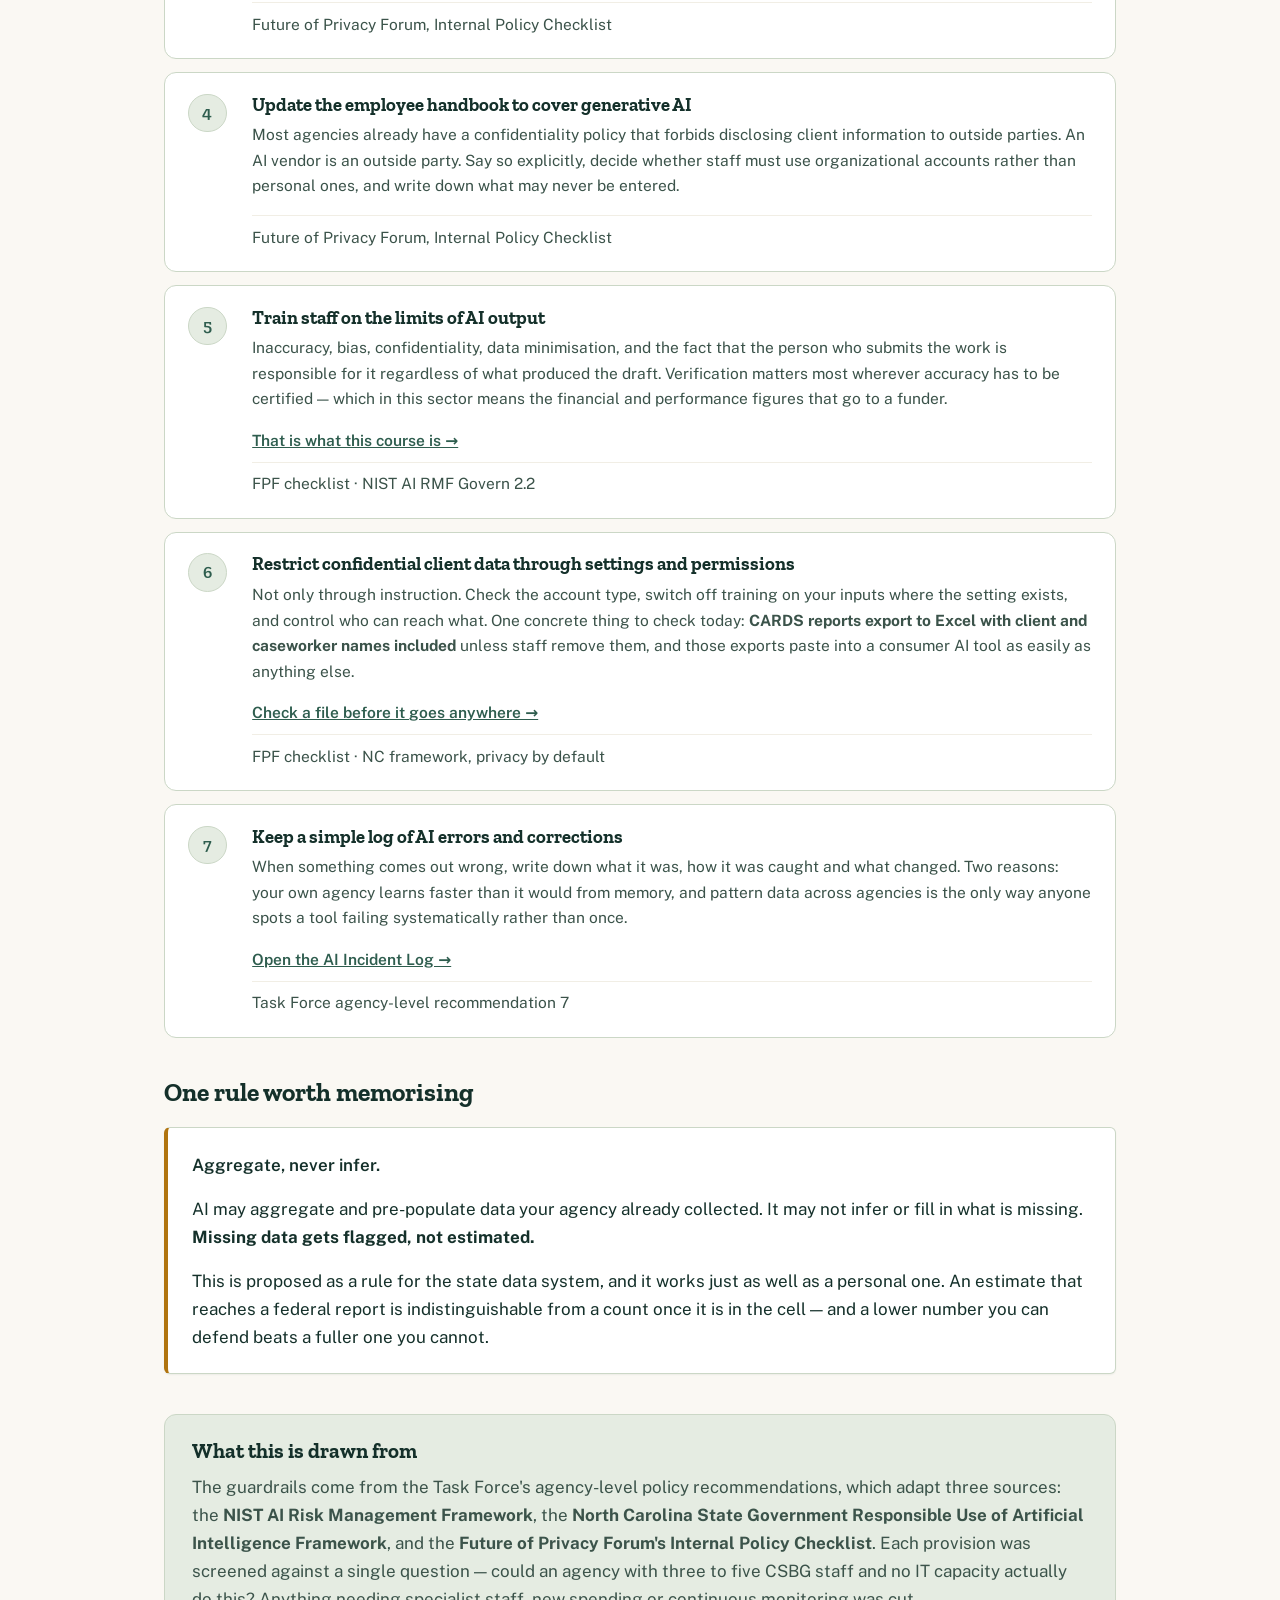
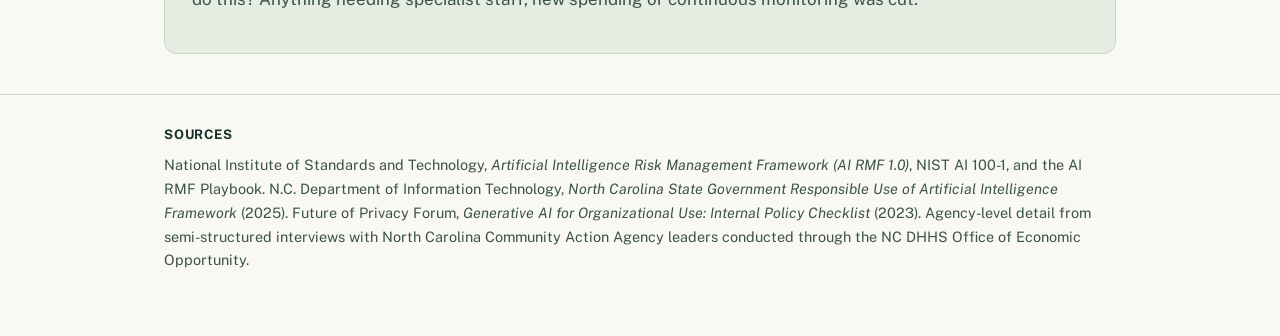
==== commit 5e1ea23f: "Add demo mode, a takeaways recap, and one config file Demo mode. NCAF_MODE = "demo" hides internal a" ====
--- a/src/governance.html
+++ b/src/governance.html
@@ -199,7 +199,7 @@
       agency with three to five CSBG staff and no IT capacity actually do this? Anything needing
       specialist staff, new spending or continuous monitoring was cut.
     </p>
-    <p style="margin-bottom:0">
+    <p style="margin-bottom:0" data-editorial>
       The underlying brief is still in draft and carries open citations. See the
       <a href="library.html">Library</a> for its status.
     </p>
@@ -223,6 +223,7 @@
 </footer>
 
 <script src="assets/config.js"></script>
+<script src="assets/mode.js"></script>
 <script src="assets/draft-banner.js"></script>
 <script src="assets/profile.js"></script>
 <script src="assets/course.js"></script>
--- a/src/assets/course.css
+++ b/src/assets/course.css
@@ -912,3 +912,32 @@
 }
 
 .lib-head .ext { font-size: .8em; opacity: .7; }
+
+/* ---------- takeaways recap ---------- */
+
+.recap-mod {
+  background: var(--white); border: 1px solid var(--sage-line);
+  border-radius: var(--radius-lg); padding: 1.4rem 1.6rem; margin-bottom: .9rem;
+}
+.recap-head { display: flex; gap: 1rem; align-items: flex-start; margin-bottom: .9rem; }
+.recap-n {
+  flex: none; width: 2.4rem; height: 2.4rem; border-radius: 999px;
+  display: grid; place-items: center; font-family: "Zilla Slab", serif;
+  font-weight: 600; font-size: 1.05rem;
+  background: var(--paper-2); color: var(--ink-faint); border: 1px solid var(--sage-line);
+}
+.recap-n.done { background: var(--green); color: #fff; border-color: var(--green); }
+.recap-head h2 { font-size: 1.3rem; }
+.recap-head h2 a { text-decoration: none; color: var(--ink); }
+.recap-head h2 a:hover { color: var(--green); text-decoration: underline; }
+.recap-line { font-size: .94rem; color: var(--ink-faint); margin: .1rem 0 0; }
+.recap-list { margin: 0; padding-left: 1.3rem; }
+.recap-list li { margin-bottom: .65rem; color: var(--ink-soft); font-size: .99rem; }
+.recap-list li:last-child { margin-bottom: 0; }
+.recap-list strong { color: var(--ink); }
+
+@media print {
+  .sticky-head, #ncaf-fb, #ncaf-draft, .callout, footer.attrib { display: none !important; }
+  .recap-mod { break-inside: avoid; border-color: #999; }
+  body { background: #fff; }
+}
